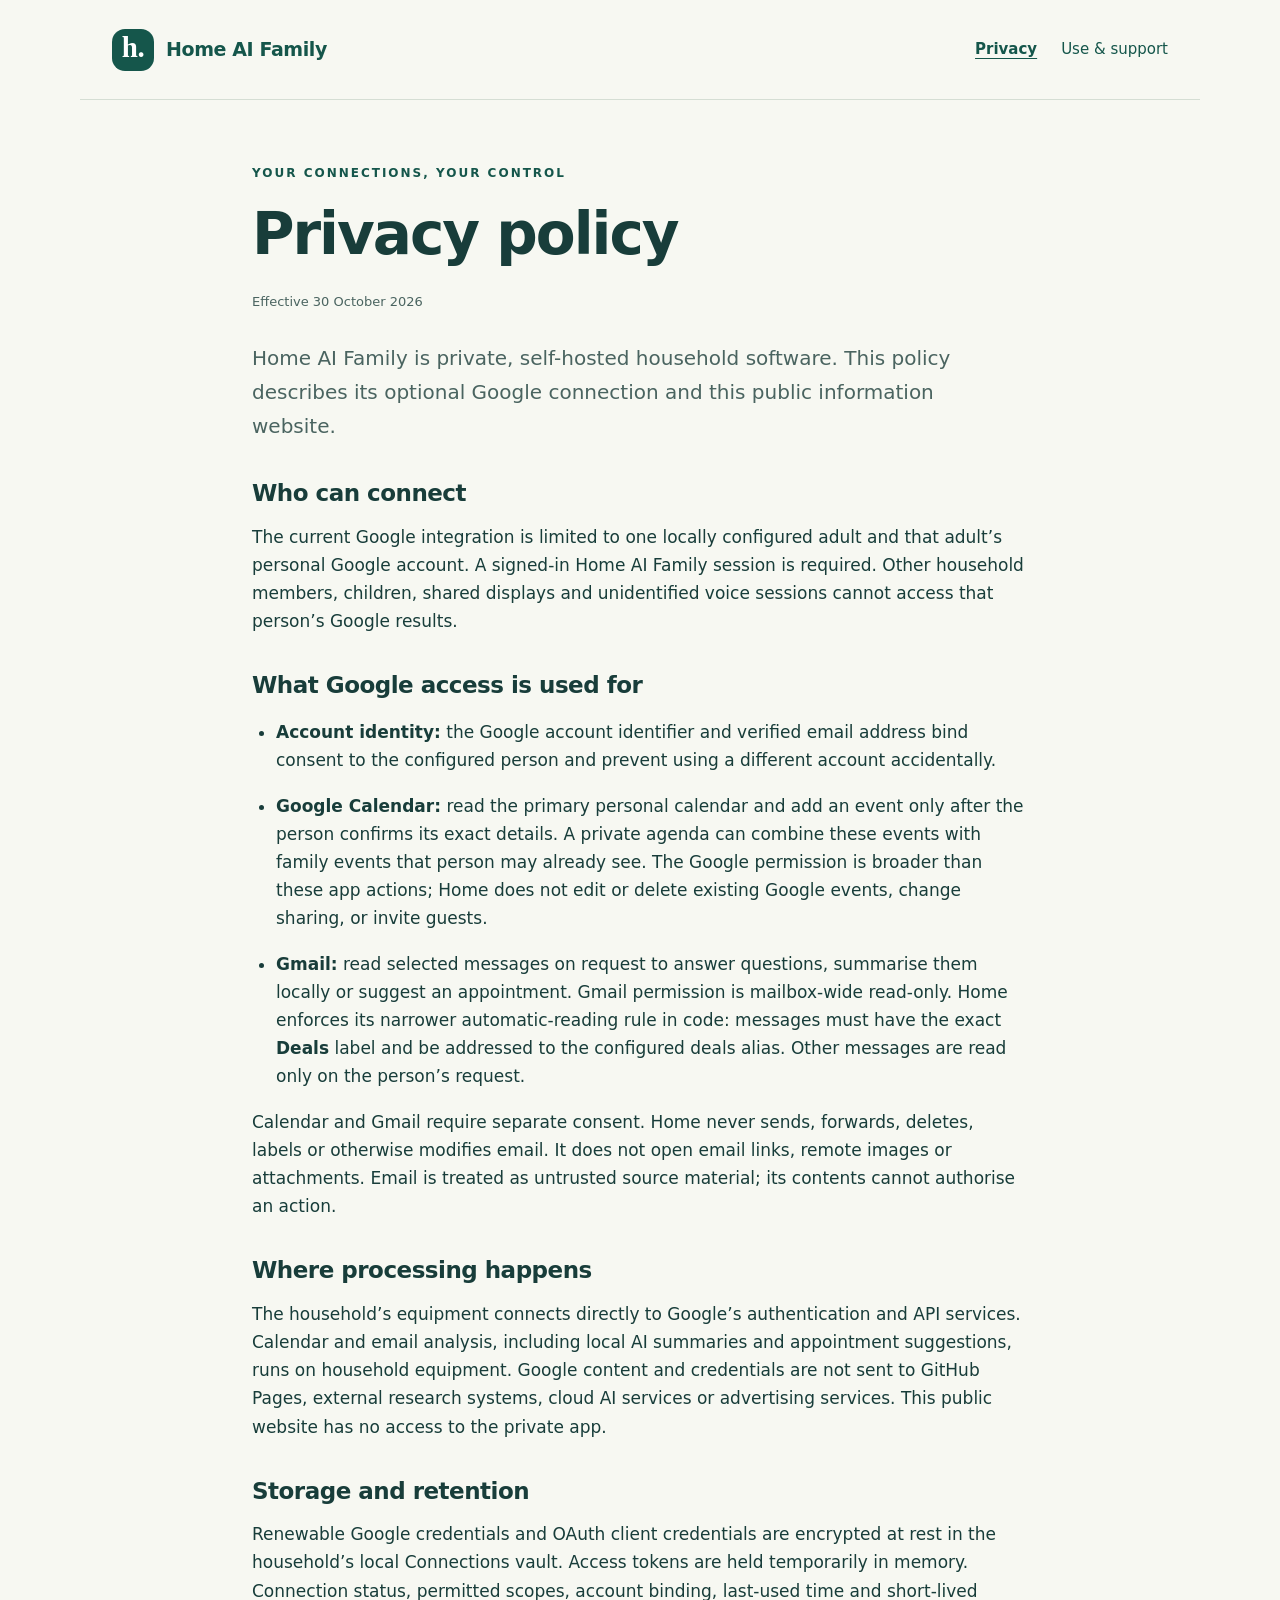
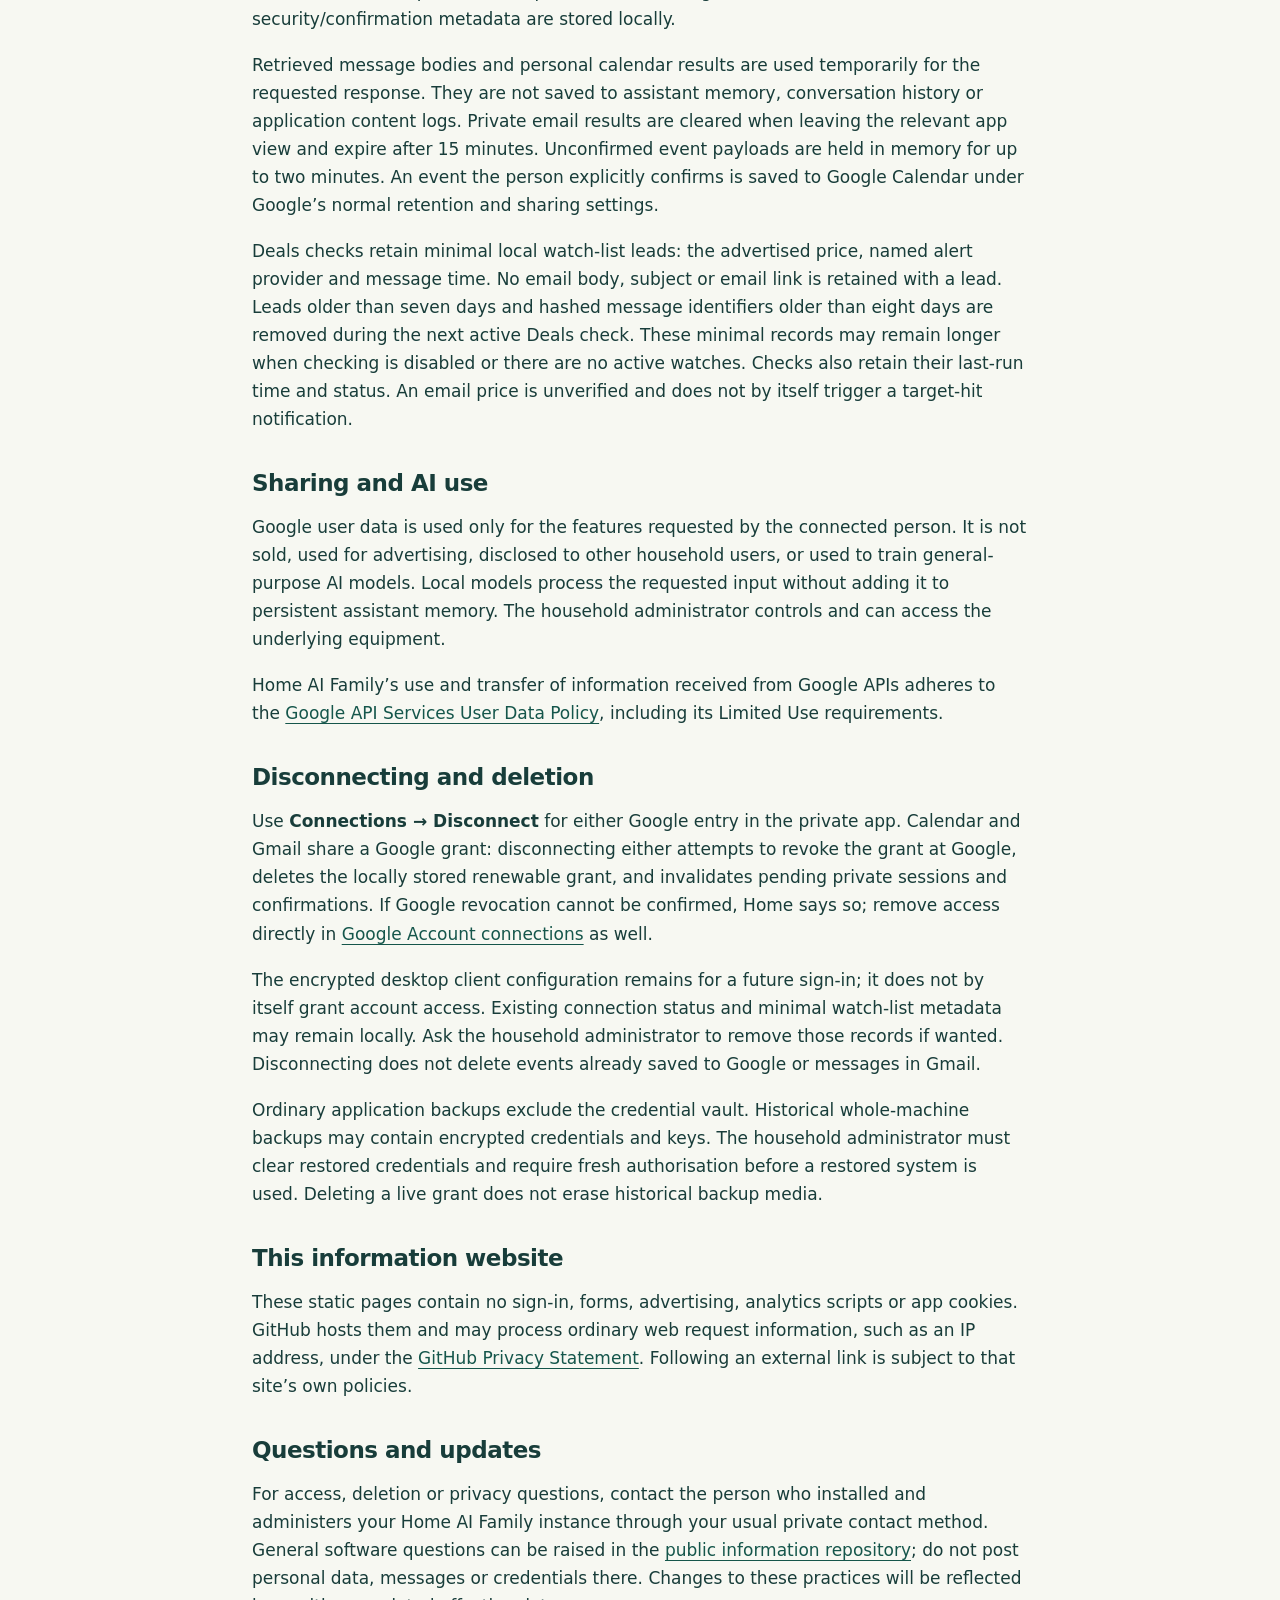
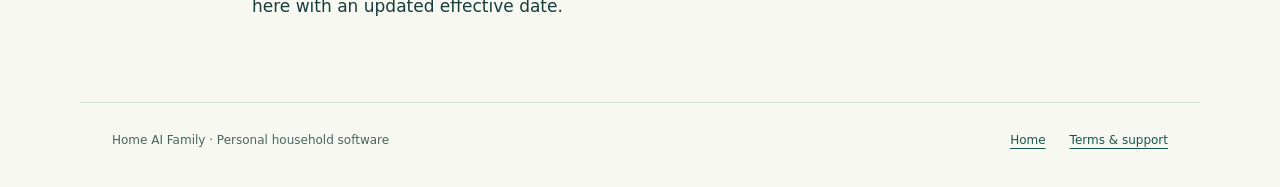
==== privacy.html @ 72e3974f "Publish Home AI Family information and Google privacy pages" ====
<!doctype html>
<html lang="en-GB">
<head>
  <meta charset="utf-8">
  <meta name="viewport" content="width=device-width, initial-scale=1">
  <meta name="referrer" content="no-referrer">
  <meta name="description" content="How Home AI Family accesses, uses, stores and protects Google Calendar and Gmail data.">
  <title>Privacy policy — Home AI Family</title>
  <link rel="stylesheet" href="style.css">
</head>
<body>
  <a class="skip" href="#main">Skip to content</a>
  <header class="site-header wrap"><a class="brand" href="index.html"><span class="brand-mark" aria-hidden="true">h.</span>Home AI Family</a><nav aria-label="Information"><a href="privacy.html" aria-current="page">Privacy</a><a href="terms.html">Use &amp; support</a></nav></header>
  <main id="main" class="wrap reading">
    <p class="eyebrow">Your connections, your control</p>
    <h1>Privacy policy</h1>
    <p class="updated">Effective 30 October 2026</p>
    <p class="intro">Home AI Family is private, self-hosted household software. This policy describes its optional Google connection and this public information website.</p>
    <h2>Who can connect</h2>
    <p>The current Google integration is limited to one locally configured adult and that adult’s personal Google account. A signed-in Home AI Family session is required. Other household members, children, shared displays and unidentified voice sessions cannot access that person’s Google results.</p>
    <h2>What Google access is used for</h2>
    <ul>
      <li><strong>Account identity:</strong> the Google account identifier and verified email address bind consent to the configured person and prevent using a different account accidentally.</li>
      <li><strong>Google Calendar:</strong> read the primary personal calendar and add an event only after the person confirms its exact details. A private agenda can combine these events with family events that person may already see. The Google permission is broader than these app actions; Home does not edit or delete existing Google events, change sharing, or invite guests.</li>
      <li><strong>Gmail:</strong> read selected messages on request to answer questions, summarise them locally or suggest an appointment. Gmail permission is mailbox-wide read-only. Home enforces its narrower automatic-reading rule in code: messages must have the exact <strong>Deals</strong> label and be addressed to the configured deals alias. Other messages are read only on the person’s request.</li>
    </ul>
    <p>Calendar and Gmail require separate consent. Home never sends, forwards, deletes, labels or otherwise modifies email. It does not open email links, remote images or attachments. Email is treated as untrusted source material; its contents cannot authorise an action.</p>
    <h2>Where processing happens</h2>
    <p>The household’s equipment connects directly to Google’s authentication and API services. Calendar and email analysis, including local AI summaries and appointment suggestions, runs on household equipment. Google content and credentials are not sent to GitHub Pages, external research systems, cloud AI services or advertising services. This public website has no access to the private app.</p>
    <h2>Storage and retention</h2>
    <p>Renewable Google credentials and OAuth client credentials are encrypted at rest in the household’s local Connections vault. Access tokens are held temporarily in memory. Connection status, permitted scopes, account binding, last-used time and short-lived security/confirmation metadata are stored locally.</p>
    <p>Retrieved message bodies and personal calendar results are used temporarily for the requested response. They are not saved to assistant memory, conversation history or application content logs. Private email results are cleared when leaving the relevant app view and expire after 15 minutes. Unconfirmed event payloads are held in memory for up to two minutes. An event the person explicitly confirms is saved to Google Calendar under Google’s normal retention and sharing settings.</p>
    <p>Deals checks retain minimal local watch-list leads: the advertised price, named alert provider and message time. No email body, subject or email link is retained with a lead. Leads older than seven days and hashed message identifiers older than eight days are removed during the next active Deals check. These minimal records may remain longer when checking is disabled or there are no active watches. Checks also retain their last-run time and status. An email price is unverified and does not by itself trigger a target-hit notification.</p>
    <h2>Sharing and AI use</h2>
    <p>Google user data is used only for the features requested by the connected person. It is not sold, used for advertising, disclosed to other household users, or used to train general-purpose AI models. Local models process the requested input without adding it to persistent assistant memory. The household administrator controls and can access the underlying equipment.</p>
    <p>Home AI Family’s use and transfer of information received from Google APIs adheres to the <a href="https://developers.google.com/terms/api-services-user-data-policy">Google API Services User Data Policy</a>, including its Limited Use requirements.</p>
    <h2>Disconnecting and deletion</h2>
    <p>Use <strong>Connections → Disconnect</strong> for either Google entry in the private app. Calendar and Gmail share a Google grant: disconnecting either attempts to revoke the grant at Google, deletes the locally stored renewable grant, and invalidates pending private sessions and confirmations. If Google revocation cannot be confirmed, Home says so; remove access directly in <a href="https://myaccount.google.com/connections">Google Account connections</a> as well.</p>
    <p>The encrypted desktop client configuration remains for a future sign-in; it does not by itself grant account access. Existing connection status and minimal watch-list metadata may remain locally. Ask the household administrator to remove those records if wanted. Disconnecting does not delete events already saved to Google or messages in Gmail.</p>
    <p>Ordinary application backups exclude the credential vault. Historical whole-machine backups may contain encrypted credentials and keys. The household administrator must clear restored credentials and require fresh authorisation before a restored system is used. Deleting a live grant does not erase historical backup media.</p>
    <h2>This information website</h2>
    <p>These static pages contain no sign-in, forms, advertising, analytics scripts or app cookies. GitHub hosts them and may process ordinary web request information, such as an IP address, under the <a href="https://docs.github.com/en/site-policy/privacy-policies/github-general-privacy-statement">GitHub Privacy Statement</a>. Following an external link is subject to that site’s own policies.</p>
    <h2>Questions and updates</h2>
    <p>For access, deletion or privacy questions, contact the person who installed and administers your Home AI Family instance through your usual private contact method. General software questions can be raised in the <a href="https://github.com/dogphish/home-ai-info/issues">public information repository</a>; do not post personal data, messages or credentials there. Changes to these practices will be reflected here with an updated effective date.</p>
  </main>
  <footer class="wrap"><span>Home AI Family · Personal household software</span><div><a href="index.html">Home</a><a href="terms.html">Terms &amp; support</a></div></footer>
</body>
</html>
---- style.css ----
:root{color-scheme:light;--ink:#183d3a;--muted:#4a6460;--paper:#f7f8f2;--green:#15564b;--line:#d5ded4}
*{box-sizing:border-box}
body{margin:0;background:var(--paper);color:var(--ink);font:17px/1.65 system-ui,-apple-system,BlinkMacSystemFont,"Segoe UI",sans-serif}
.wrap{max-width:1120px;margin-inline:auto;padding-inline:32px}
a{color:var(--green);text-underline-offset:4px;text-decoration-thickness:1px}
a:hover{text-decoration-thickness:2px}
a:focus-visible{outline:3px solid #a64618;outline-offset:5px;border-radius:3px}
.skip{position:absolute;left:16px;top:-100px;background:white;padding:12px;z-index:2}.skip:focus{top:12px}
.site-header{display:flex;align-items:center;justify-content:space-between;gap:24px;min-height:100px;border-bottom:1px solid var(--line)}
.brand{display:flex;align-items:center;gap:12px;font-size:19px;font-weight:750;letter-spacing:-.4px;text-decoration:none;white-space:nowrap}
.brand-mark{display:grid;place-items:center;width:42px;height:42px;background:var(--green);color:white;border-radius:13px;font:700 29px/1 Georgia,serif;padding-bottom:4px}
nav,footer>div{display:flex;gap:24px;flex-wrap:wrap}nav a{font-size:15px;text-decoration:none}nav a[aria-current]{text-decoration:underline;font-weight:700}
.hero{padding-block:78px 62px;max-width:820px}
.eyebrow{font-size:12px;letter-spacing:2px;font-weight:750;text-transform:uppercase;color:var(--green);margin:0 0 20px}
h1{font-size:clamp(46px,7vw,80px);line-height:1.06;letter-spacing:-3px;margin:0 0 26px;font-weight:750}h1 span{color:var(--green)}
.intro{font-size:20px;line-height:1.7;color:var(--muted);max-width:720px;margin:0 0 28px}
.button{display:inline-flex;align-items:center;gap:24px;border-radius:12px;background:var(--green);color:#fff;padding:14px 20px;font-weight:650;font-size:15px;text-decoration:none}.button:hover{background:#103f38}
.features{display:grid;grid-template-columns:repeat(3,minmax(0,1fr));gap:18px}
.features article{padding:27px;border:1px solid var(--line);border-radius:20px;background:#fff}.features article:nth-child(2){background:#eef1ff}.features article:nth-child(3){background:#fcebdc}
.number{font-size:12px;font-weight:750;display:block;color:var(--muted);margin-bottom:24px}
h2{font-size:23px;line-height:1.3;letter-spacing:-.5px;margin:0 0 14px}p{margin:0 0 18px}.features p{font-size:15px;margin:0}
.home-note{margin-block:32px 58px;border-left:4px solid var(--green);padding:10px 0 1px 24px;max-width:820px}.home-note p{color:var(--muted);font-size:16px}
footer{display:flex;align-items:center;justify-content:space-between;gap:20px;border-top:1px solid var(--line);padding-block:28px 36px;font-size:12px;color:var(--muted)}
.reading{max-width:840px;padding-block:64px}.reading h1{font-size:clamp(40px,5vw,58px);letter-spacing:-2px}.reading h2{margin-top:36px}.reading ul{padding-left:24px}.reading li{margin-bottom:18px}.updated{font-size:13px;color:var(--muted);margin-bottom:28px}.reading a{overflow-wrap:anywhere}
@media(max-width:720px){.wrap{padding-inline:22px}.site-header{align-items:flex-start;flex-direction:column;gap:13px;padding-block:20px;min-height:0}.hero{padding-block:46px 36px}.intro{font-size:18px}.features{grid-template-columns:1fr}.features article{padding:22px}.number{margin-bottom:12px}h1{letter-spacing:-2px}.button{gap:12px;font-size:14px;padding:13px 15px}.reading{padding-block:40px}footer{align-items:flex-start;flex-direction:column}.home-note{margin-bottom:36px}nav a{padding-block:5px}}
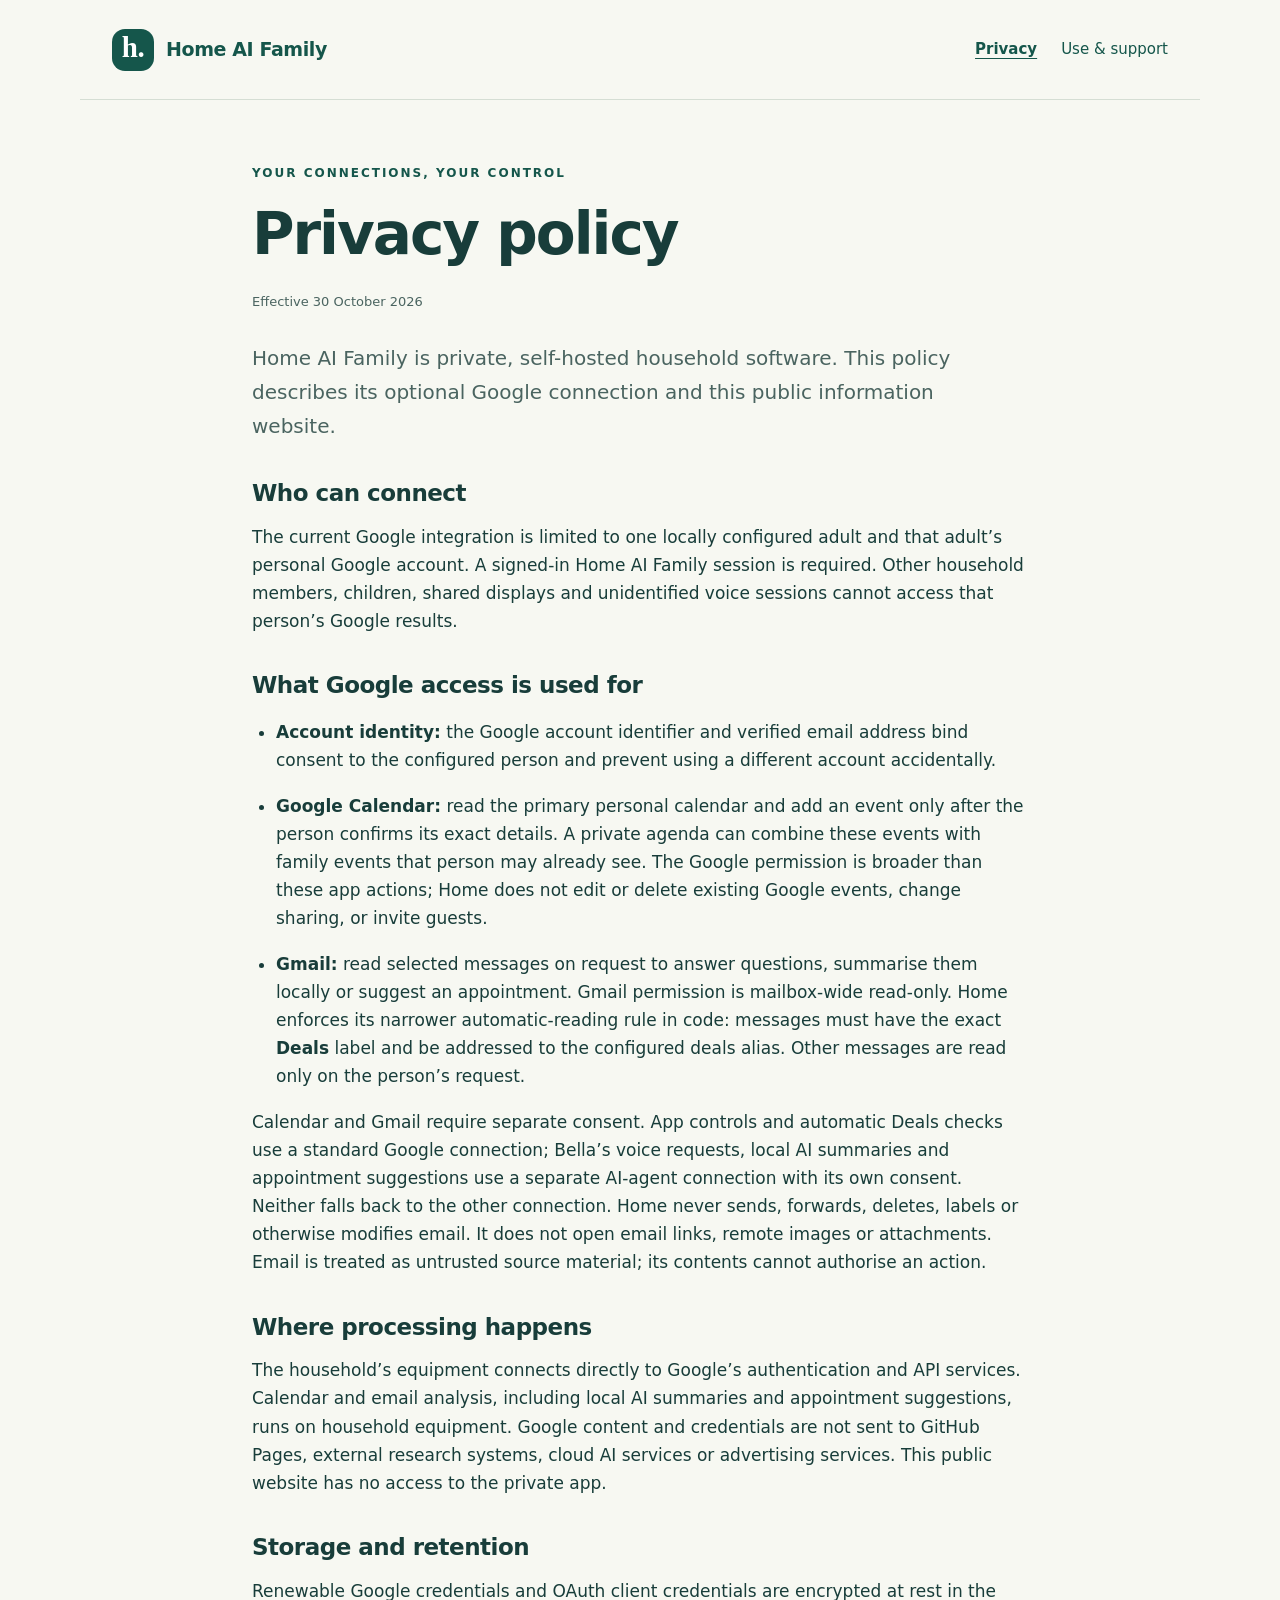
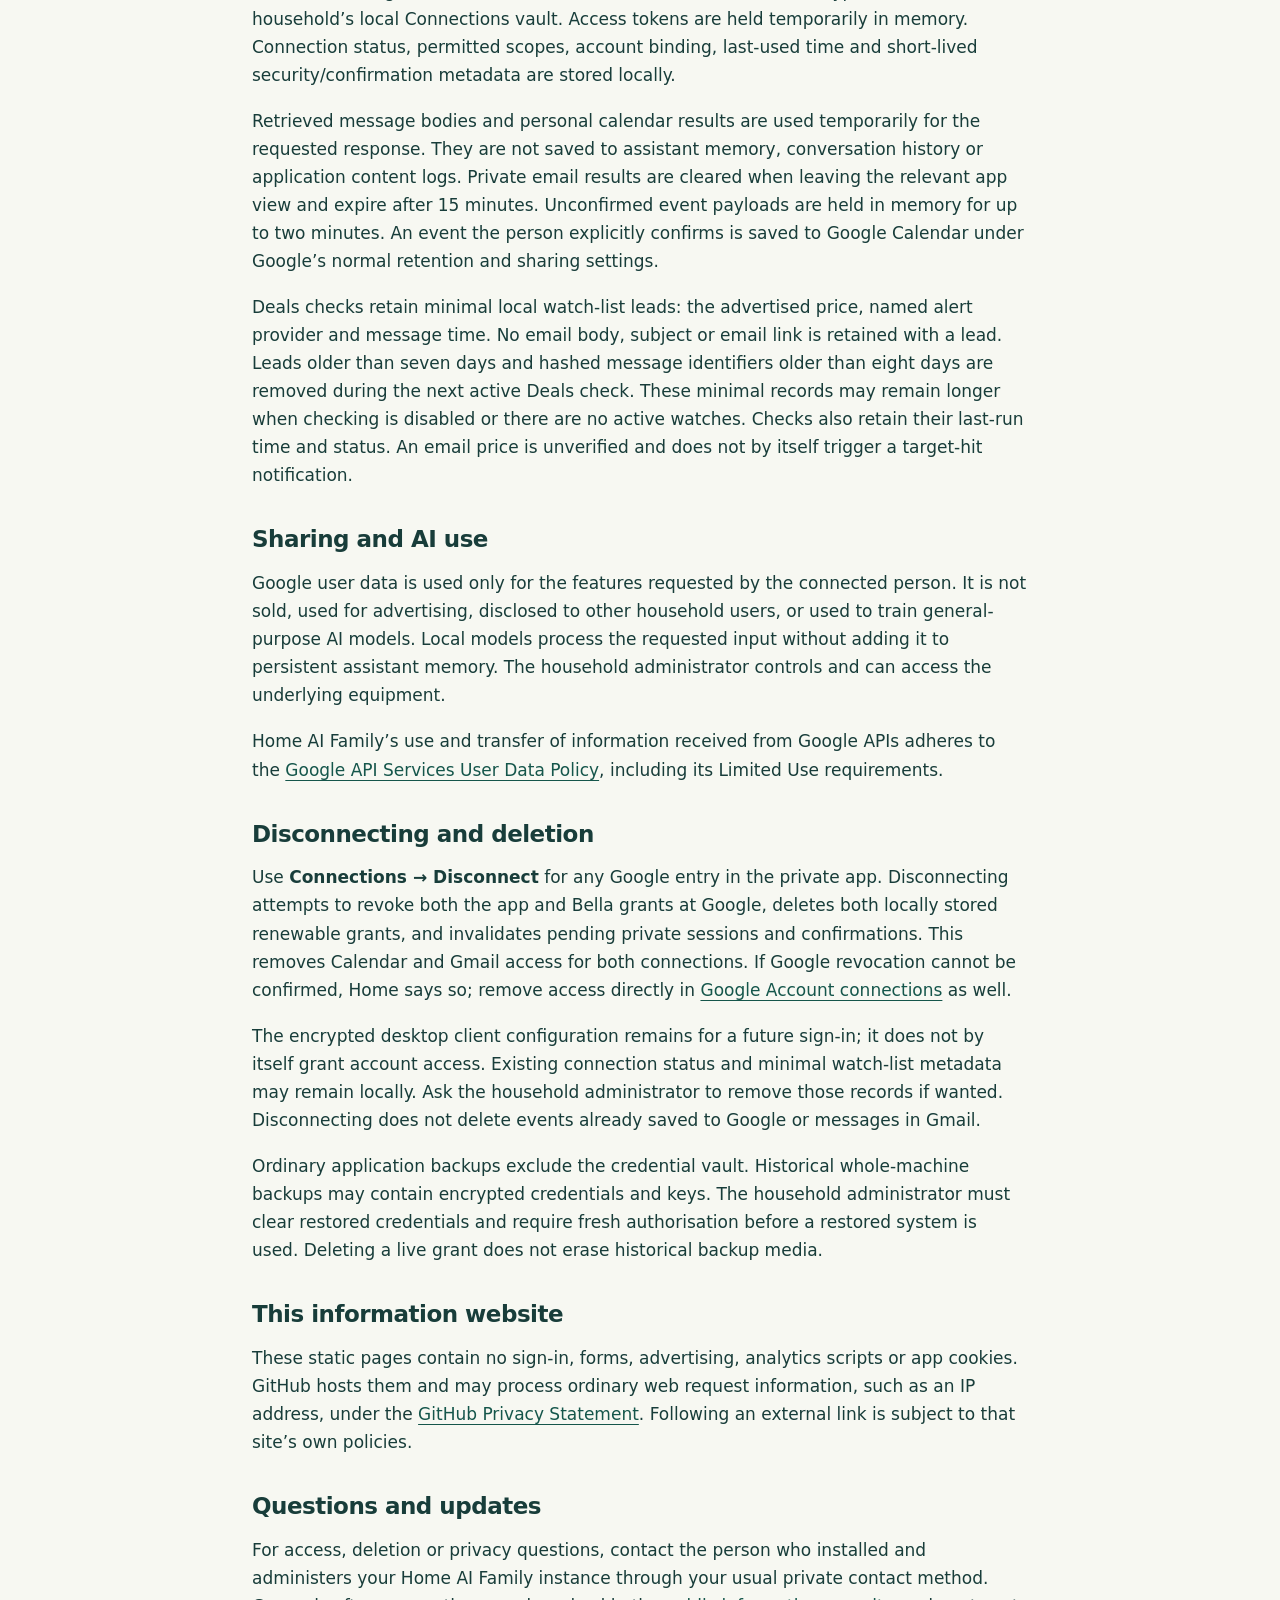
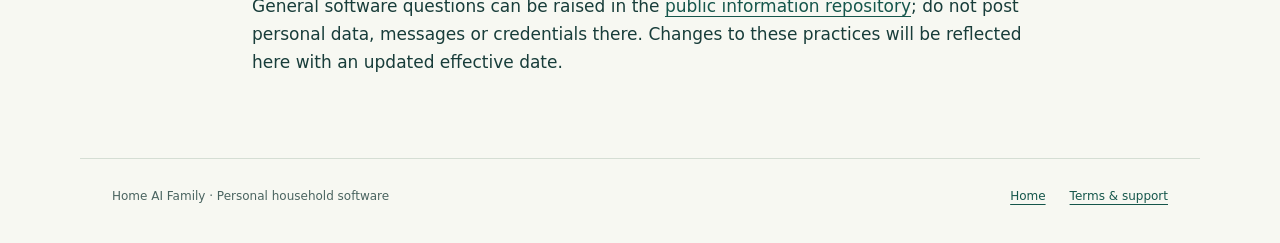
==== commit d0de4d78: "Explain separate app and AI Google consent and disconnect" ====
--- a/privacy.html
+++ b/privacy.html
@@ -24,7 +24,7 @@
       <li><strong>Google Calendar:</strong> read the primary personal calendar and add an event only after the person confirms its exact details. A private agenda can combine these events with family events that person may already see. The Google permission is broader than these app actions; Home does not edit or delete existing Google events, change sharing, or invite guests.</li>
       <li><strong>Gmail:</strong> read selected messages on request to answer questions, summarise them locally or suggest an appointment. Gmail permission is mailbox-wide read-only. Home enforces its narrower automatic-reading rule in code: messages must have the exact <strong>Deals</strong> label and be addressed to the configured deals alias. Other messages are read only on the person’s request.</li>
     </ul>
-    <p>Calendar and Gmail require separate consent. Home never sends, forwards, deletes, labels or otherwise modifies email. It does not open email links, remote images or attachments. Email is treated as untrusted source material; its contents cannot authorise an action.</p>
+    <p>Calendar and Gmail require separate consent. App controls and automatic Deals checks use a standard Google connection; Bella’s voice requests, local AI summaries and appointment suggestions use a separate AI-agent connection with its own consent. Neither falls back to the other connection. Home never sends, forwards, deletes, labels or otherwise modifies email. It does not open email links, remote images or attachments. Email is treated as untrusted source material; its contents cannot authorise an action.</p>
     <h2>Where processing happens</h2>
     <p>The household’s equipment connects directly to Google’s authentication and API services. Calendar and email analysis, including local AI summaries and appointment suggestions, runs on household equipment. Google content and credentials are not sent to GitHub Pages, external research systems, cloud AI services or advertising services. This public website has no access to the private app.</p>
     <h2>Storage and retention</h2>
@@ -35,7 +35,7 @@
     <p>Google user data is used only for the features requested by the connected person. It is not sold, used for advertising, disclosed to other household users, or used to train general-purpose AI models. Local models process the requested input without adding it to persistent assistant memory. The household administrator controls and can access the underlying equipment.</p>
     <p>Home AI Family’s use and transfer of information received from Google APIs adheres to the <a href="https://developers.google.com/terms/api-services-user-data-policy">Google API Services User Data Policy</a>, including its Limited Use requirements.</p>
     <h2>Disconnecting and deletion</h2>
-    <p>Use <strong>Connections → Disconnect</strong> for either Google entry in the private app. Calendar and Gmail share a Google grant: disconnecting either attempts to revoke the grant at Google, deletes the locally stored renewable grant, and invalidates pending private sessions and confirmations. If Google revocation cannot be confirmed, Home says so; remove access directly in <a href="https://myaccount.google.com/connections">Google Account connections</a> as well.</p>
+    <p>Use <strong>Connections → Disconnect</strong> for any Google entry in the private app. Disconnecting attempts to revoke both the app and Bella grants at Google, deletes both locally stored renewable grants, and invalidates pending private sessions and confirmations. This removes Calendar and Gmail access for both connections. If Google revocation cannot be confirmed, Home says so; remove access directly in <a href="https://myaccount.google.com/connections">Google Account connections</a> as well.</p>
     <p>The encrypted desktop client configuration remains for a future sign-in; it does not by itself grant account access. Existing connection status and minimal watch-list metadata may remain locally. Ask the household administrator to remove those records if wanted. Disconnecting does not delete events already saved to Google or messages in Gmail.</p>
     <p>Ordinary application backups exclude the credential vault. Historical whole-machine backups may contain encrypted credentials and keys. The household administrator must clear restored credentials and require fresh authorisation before a restored system is used. Deleting a live grant does not erase historical backup media.</p>
     <h2>This information website</h2>
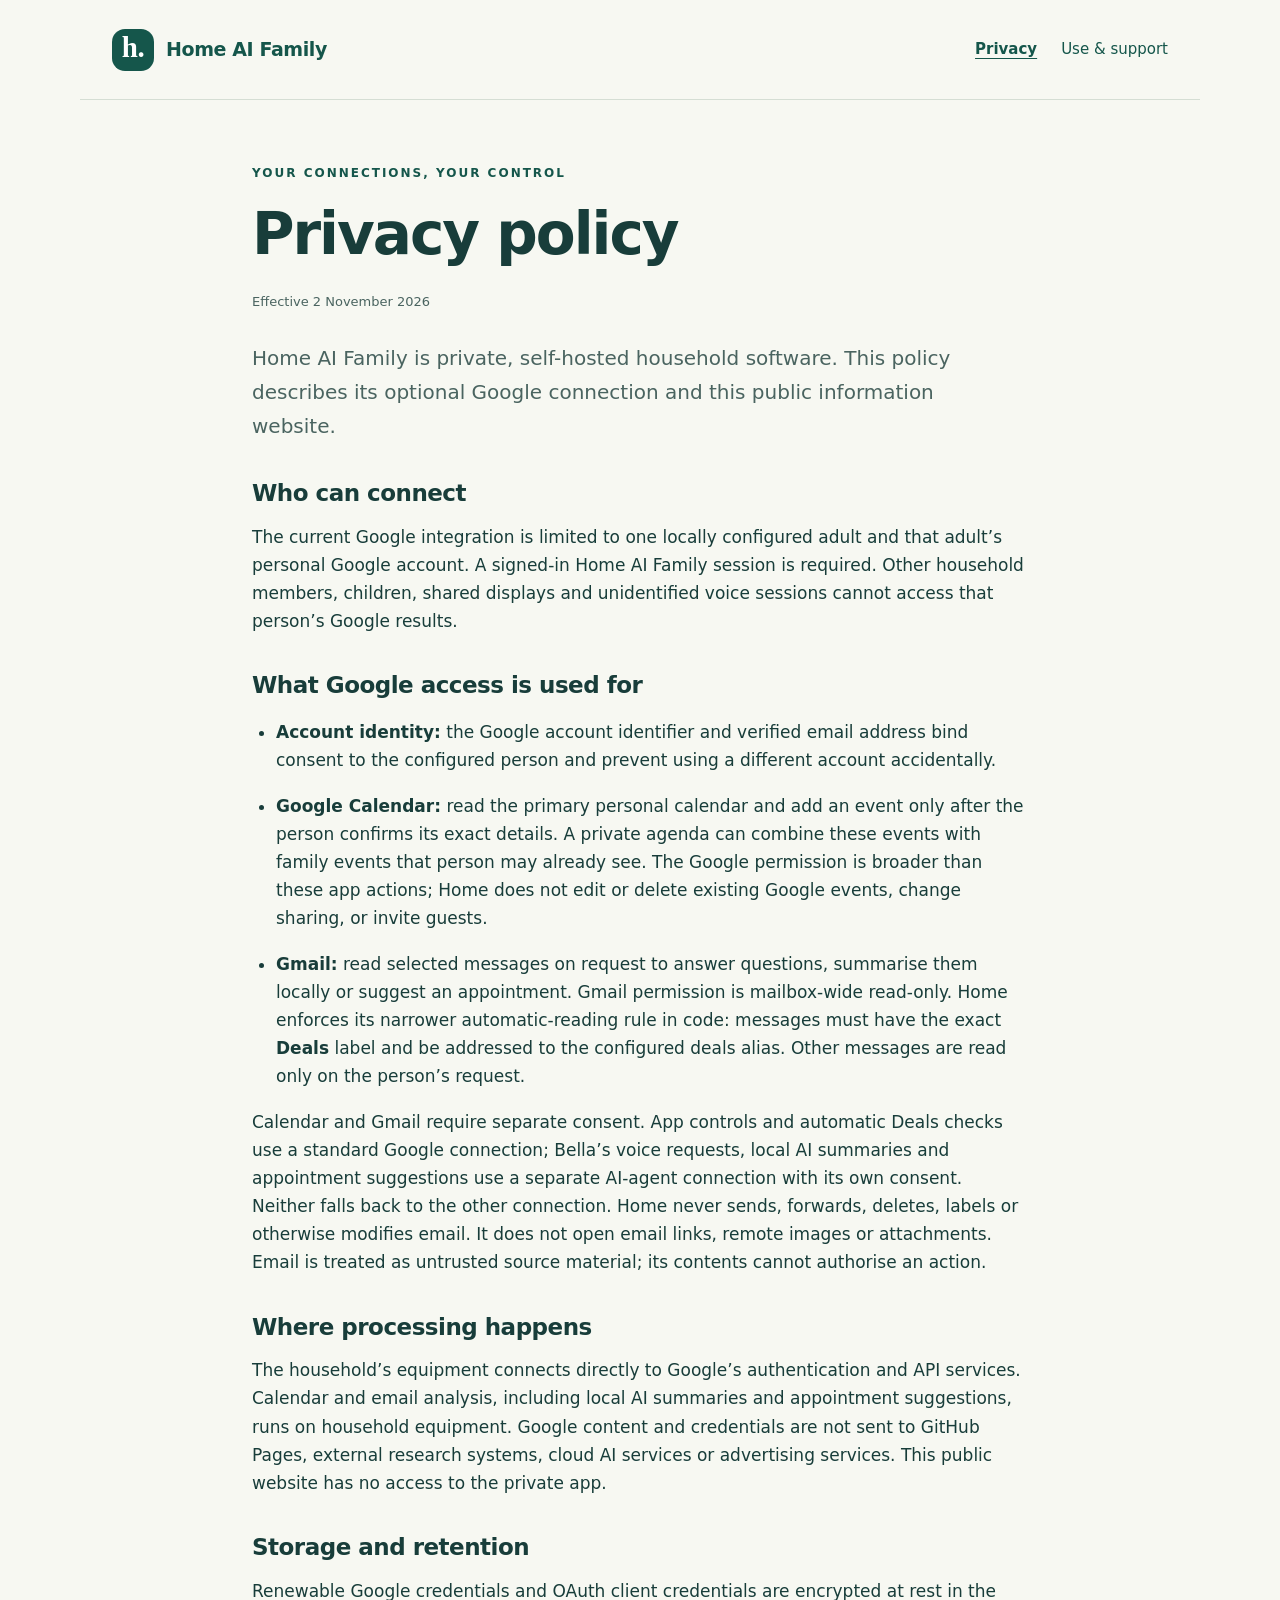
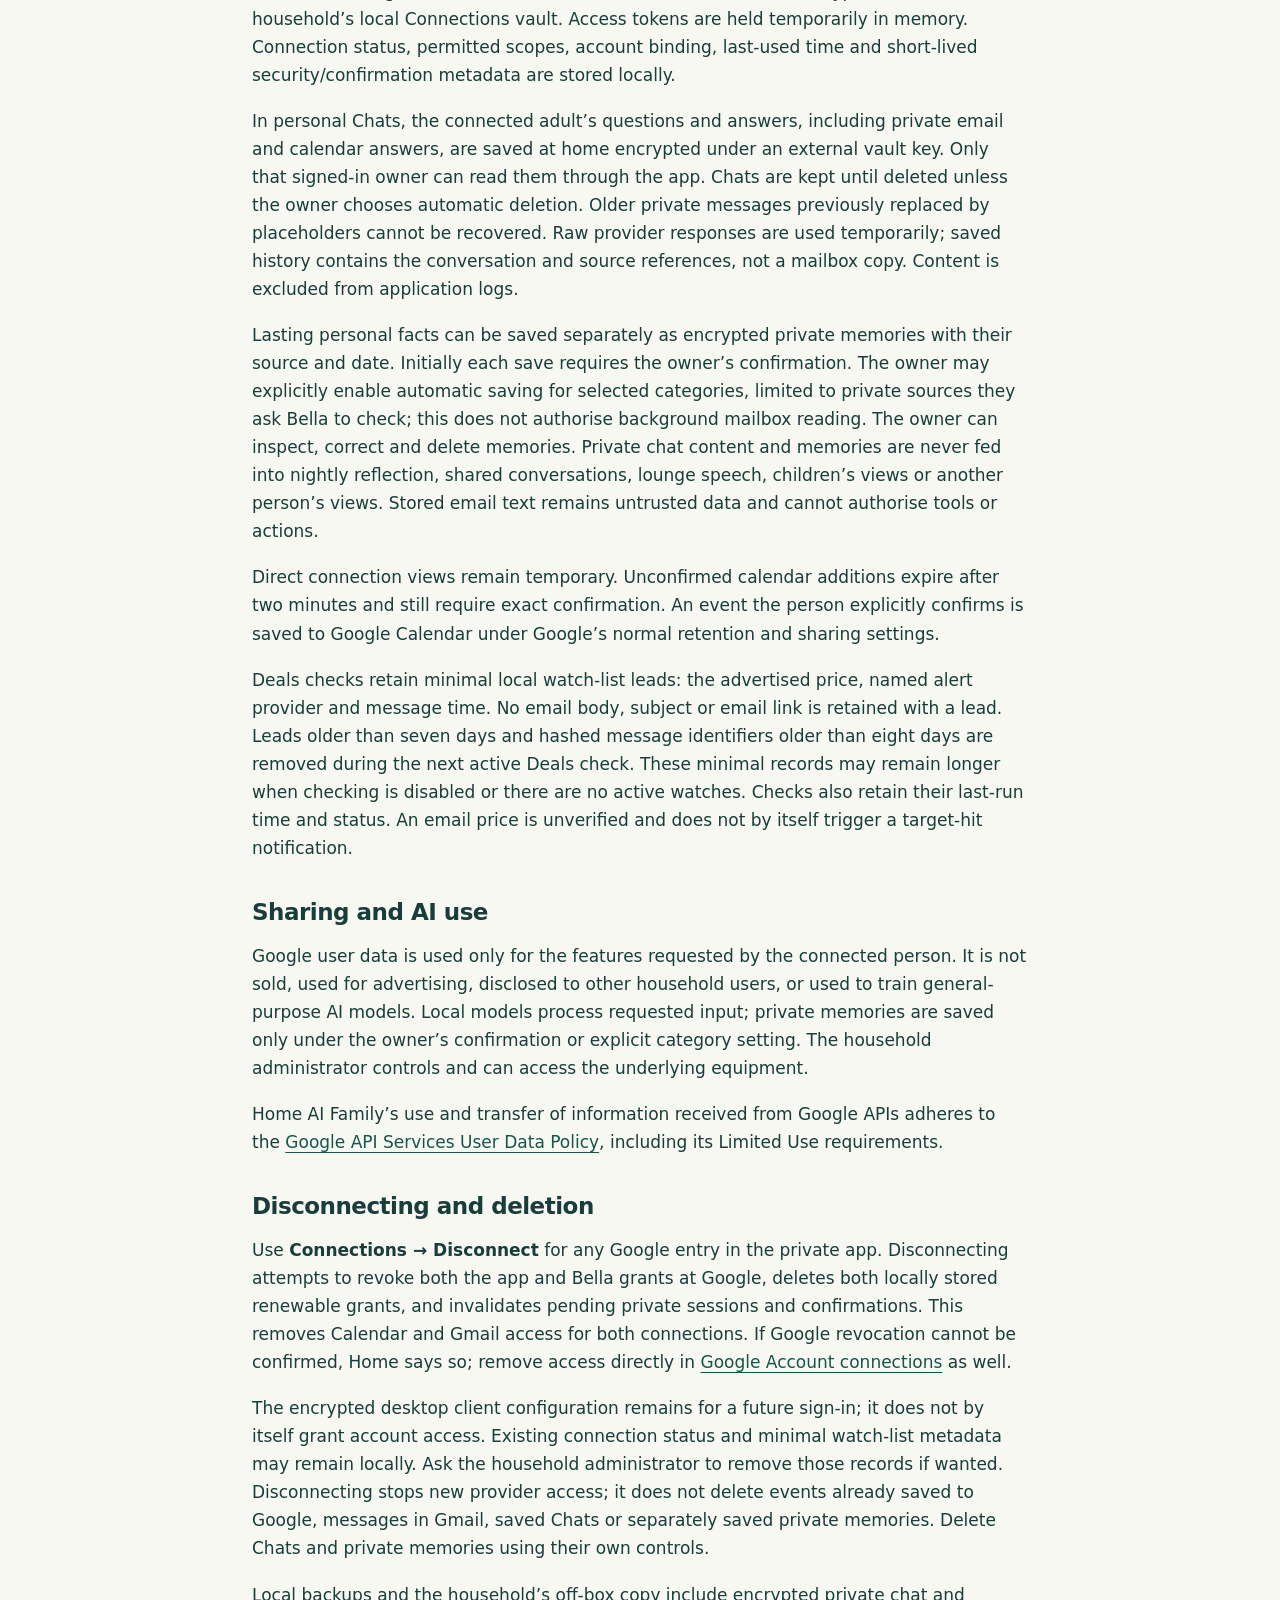
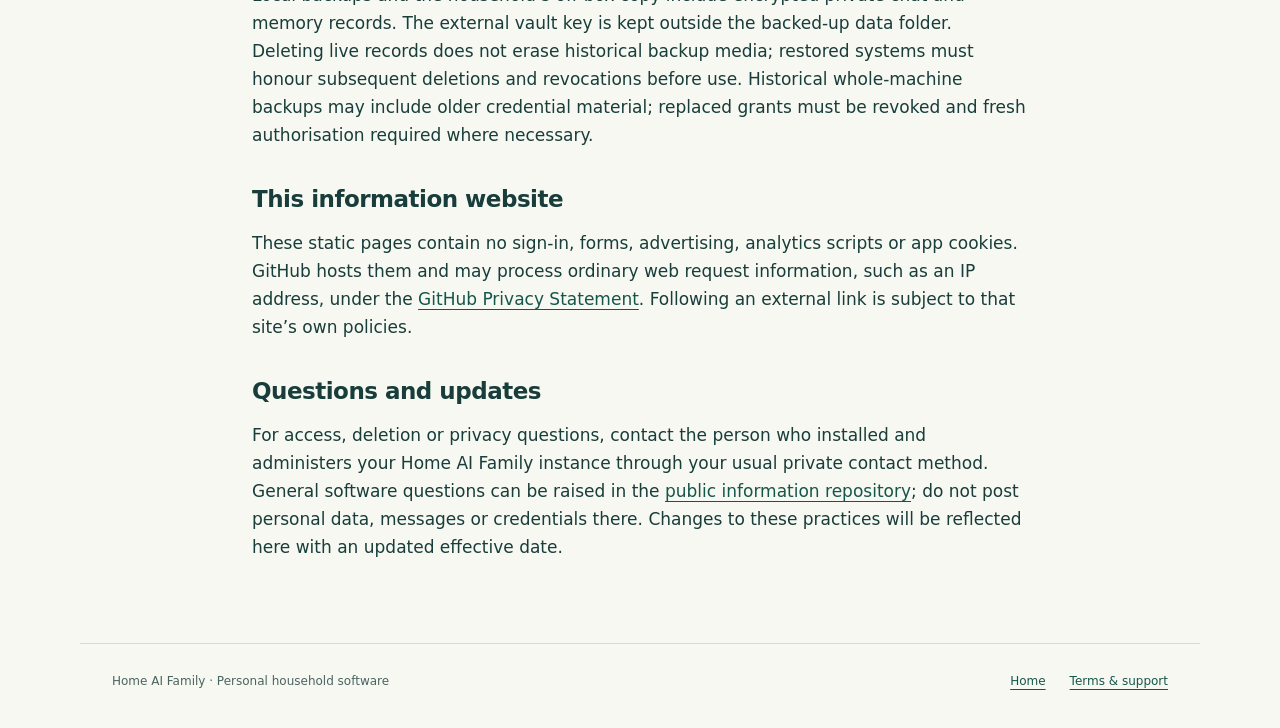
==== commit 0be4df16: "Describe owner-controlled encrypted chat history and private memories" ====
--- a/privacy.html
+++ b/privacy.html
@@ -14,7 +14,7 @@
   <main id="main" class="wrap reading">
     <p class="eyebrow">Your connections, your control</p>
     <h1>Privacy policy</h1>
-    <p class="updated">Effective 30 October 2026</p>
+    <p class="updated">Effective 2 November 2026</p>
     <p class="intro">Home AI Family is private, self-hosted household software. This policy describes its optional Google connection and this public information website.</p>
     <h2>Who can connect</h2>
     <p>The current Google integration is limited to one locally configured adult and that adult’s personal Google account. A signed-in Home AI Family session is required. Other household members, children, shared displays and unidentified voice sessions cannot access that person’s Google results.</p>
@@ -29,15 +29,17 @@
     <p>The household’s equipment connects directly to Google’s authentication and API services. Calendar and email analysis, including local AI summaries and appointment suggestions, runs on household equipment. Google content and credentials are not sent to GitHub Pages, external research systems, cloud AI services or advertising services. This public website has no access to the private app.</p>
     <h2>Storage and retention</h2>
     <p>Renewable Google credentials and OAuth client credentials are encrypted at rest in the household’s local Connections vault. Access tokens are held temporarily in memory. Connection status, permitted scopes, account binding, last-used time and short-lived security/confirmation metadata are stored locally.</p>
-    <p>Retrieved message bodies and personal calendar results are used temporarily for the requested response. They are not saved to assistant memory, conversation history or application content logs. Private email results are cleared when leaving the relevant app view and expire after 15 minutes. Unconfirmed event payloads are held in memory for up to two minutes. An event the person explicitly confirms is saved to Google Calendar under Google’s normal retention and sharing settings.</p>
+    <p>In personal Chats, the connected adult’s questions and answers, including private email and calendar answers, are saved at home encrypted under an external vault key. Only that signed-in owner can read them through the app. Chats are kept until deleted unless the owner chooses automatic deletion. Older private messages previously replaced by placeholders cannot be recovered. Raw provider responses are used temporarily; saved history contains the conversation and source references, not a mailbox copy. Content is excluded from application logs.</p>
+    <p>Lasting personal facts can be saved separately as encrypted private memories with their source and date. Initially each save requires the owner’s confirmation. The owner may explicitly enable automatic saving for selected categories, limited to private sources they ask Bella to check; this does not authorise background mailbox reading. The owner can inspect, correct and delete memories. Private chat content and memories are never fed into nightly reflection, shared conversations, lounge speech, children’s views or another person’s views. Stored email text remains untrusted data and cannot authorise tools or actions.</p>
+    <p>Direct connection views remain temporary. Unconfirmed calendar additions expire after two minutes and still require exact confirmation. An event the person explicitly confirms is saved to Google Calendar under Google’s normal retention and sharing settings.</p>
     <p>Deals checks retain minimal local watch-list leads: the advertised price, named alert provider and message time. No email body, subject or email link is retained with a lead. Leads older than seven days and hashed message identifiers older than eight days are removed during the next active Deals check. These minimal records may remain longer when checking is disabled or there are no active watches. Checks also retain their last-run time and status. An email price is unverified and does not by itself trigger a target-hit notification.</p>
     <h2>Sharing and AI use</h2>
-    <p>Google user data is used only for the features requested by the connected person. It is not sold, used for advertising, disclosed to other household users, or used to train general-purpose AI models. Local models process the requested input without adding it to persistent assistant memory. The household administrator controls and can access the underlying equipment.</p>
+    <p>Google user data is used only for the features requested by the connected person. It is not sold, used for advertising, disclosed to other household users, or used to train general-purpose AI models. Local models process requested input; private memories are saved only under the owner’s confirmation or explicit category setting. The household administrator controls and can access the underlying equipment.</p>
     <p>Home AI Family’s use and transfer of information received from Google APIs adheres to the <a href="https://developers.google.com/terms/api-services-user-data-policy">Google API Services User Data Policy</a>, including its Limited Use requirements.</p>
     <h2>Disconnecting and deletion</h2>
     <p>Use <strong>Connections → Disconnect</strong> for any Google entry in the private app. Disconnecting attempts to revoke both the app and Bella grants at Google, deletes both locally stored renewable grants, and invalidates pending private sessions and confirmations. This removes Calendar and Gmail access for both connections. If Google revocation cannot be confirmed, Home says so; remove access directly in <a href="https://myaccount.google.com/connections">Google Account connections</a> as well.</p>
-    <p>The encrypted desktop client configuration remains for a future sign-in; it does not by itself grant account access. Existing connection status and minimal watch-list metadata may remain locally. Ask the household administrator to remove those records if wanted. Disconnecting does not delete events already saved to Google or messages in Gmail.</p>
-    <p>Ordinary application backups exclude the credential vault. Historical whole-machine backups may contain encrypted credentials and keys. The household administrator must clear restored credentials and require fresh authorisation before a restored system is used. Deleting a live grant does not erase historical backup media.</p>
+    <p>The encrypted desktop client configuration remains for a future sign-in; it does not by itself grant account access. Existing connection status and minimal watch-list metadata may remain locally. Ask the household administrator to remove those records if wanted. Disconnecting stops new provider access; it does not delete events already saved to Google, messages in Gmail, saved Chats or separately saved private memories. Delete Chats and private memories using their own controls.</p>
+    <p>Local backups and the household’s off-box copy include encrypted private chat and memory records. The external vault key is kept outside the backed-up data folder. Deleting live records does not erase historical backup media; restored systems must honour subsequent deletions and revocations before use. Historical whole-machine backups may include older credential material; replaced grants must be revoked and fresh authorisation required where necessary.</p>
     <h2>This information website</h2>
     <p>These static pages contain no sign-in, forms, advertising, analytics scripts or app cookies. GitHub hosts them and may process ordinary web request information, such as an IP address, under the <a href="https://docs.github.com/en/site-policy/privacy-policies/github-general-privacy-statement">GitHub Privacy Statement</a>. Following an external link is subject to that site’s own policies.</p>
     <h2>Questions and updates</h2>
